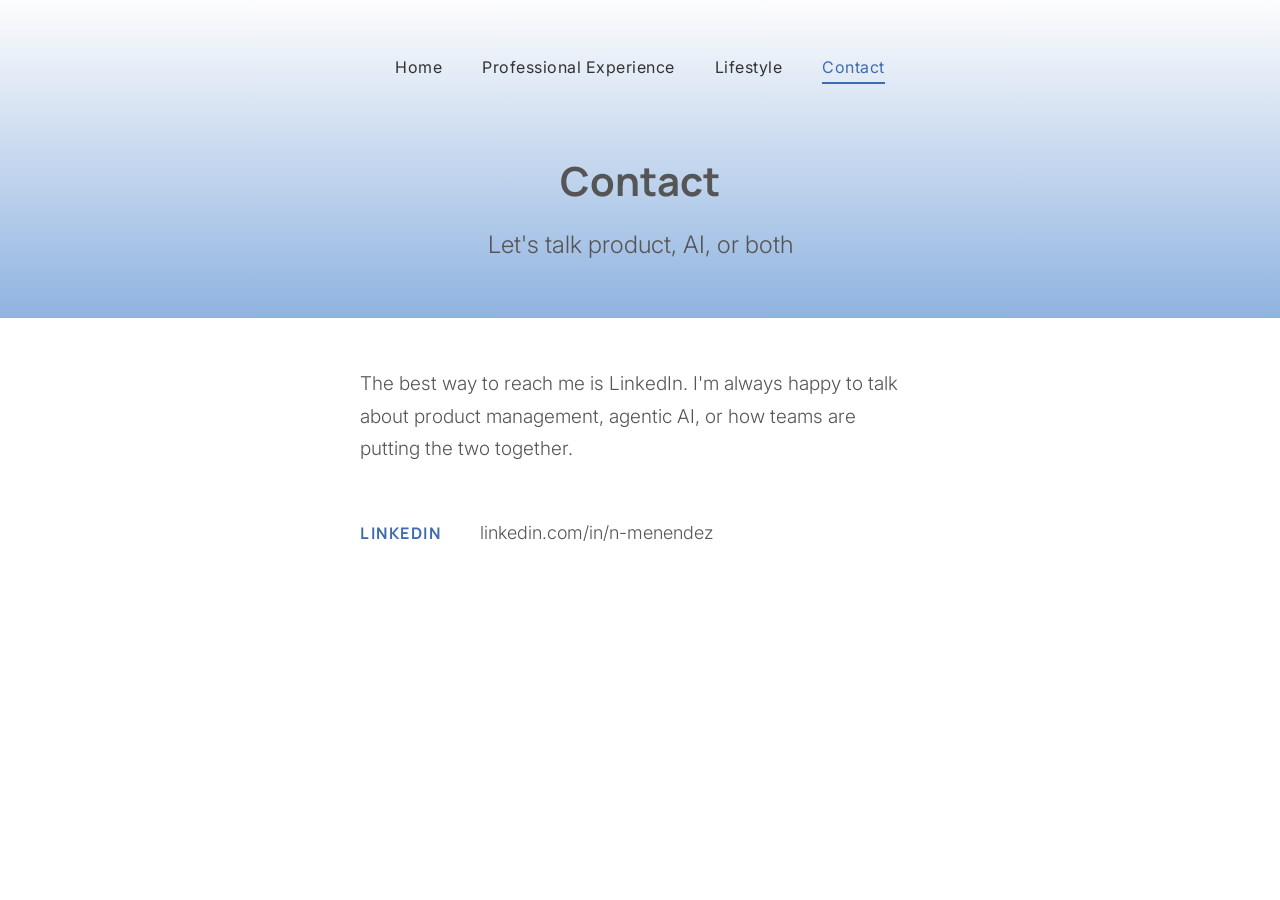
==== contact.html @ 7acb5cbb "Add contact page - New contact.html with email, LinkedIn, and GitHub links styled as   labeled rows " ====
<!doctype html>
<html lang="en">
    <head>
        <meta charset="utf-8" />
        <meta name="viewport" content="width=device-width, initial-scale=1.0" />
        <meta
            name="description"
            content="Get in touch with Nick Menendez."
        />

        <link
            rel="stylesheet"
            type="text/css"
            href="vendors/css/normalize.css"
        />
        <link rel="stylesheet" type="text/css" href="vendors/css/grid.css" />
        <link
            rel="stylesheet"
            type="text/css"
            href="vendors/css/ionicons.min.css"
        />
        <link rel="stylesheet" type="text/css" href="resources/css/style.css" />
        <link rel="preconnect" href="https://fonts.gstatic.com" />
        <link
            href="https://fonts.googleapis.com/css2?family=Manrope:wght@500;700&family=Inter:wght@300;400&display=swap"
            rel="stylesheet"
        />

        <title>Contact — Nick Menendez</title>
    </head>

    <body>
        <header class="page-header">
            <nav>
                <div class="row">
                    <ul class="main-nav">
                        <li><a href="index.html">Home</a></li>
                        <li>
                            <a href="professional-experience.html"
                                >Professional Experience</a
                            >
                        </li>
                        <li><a href="lifestyle.html">Lifestyle</a></li>
                        <li><a class="active" href="contact.html">Contact</a></li>
                    </ul>
                </div>
            </nav>

            <div class="page-title">
                <h1>Contact</h1>
                <p class="subtitle">Let's talk product, AI, or both</p>
            </div>
        </header>

        <main>
            <section class="contact row">
                <p class="contact-intro">
                    The best way to reach me is LinkedIn. I'm always happy
                    to talk about product management, agentic AI, or how
                    teams are putting the two together.
                </p>

                <ul class="contact-links">
                    <li>
                        <a
                            href="https://www.linkedin.com/in/n-menendez/"
                            target="_blank"
                            rel="noopener"
                        >
                            <span class="contact-label">LinkedIn</span>
                            <span class="contact-value"
                                >linkedin.com/in/n-menendez</span
                            >
                        </a>
                    </li>
                </ul>
            </section>
        </main>
    </body>
</html>
---- vendors/css/grid.css ----
/*  SECTIONS  ============================================================================= */

.section {
	clear: both;
	padding: 0px;
	margin: 0px;
}

/*  GROUPING  ============================================================================= */

.row {
    zoom: 1; /* For IE 6/7 (trigger hasLayout) */
}

.row:before,
.row:after {
    content:"";
    display:table;
}
.row:after {
    clear:both;
}

/*  GRID COLUMN SETUP   ==================================================================== */

.col {
	display: block;
	float:left;
	margin: 1% 0 1% 1.6%;
}

.col:first-child { margin-left: 0; } /* all browsers except IE6 and lower */


/*  REMOVE MARGINS AS ALL GO FULL WIDTH AT 480 PIXELS */

@media only screen and (max-width: 480px) {
	.col { 
		/*margin: 1% 0 1% 0%;*/
        margin: 0;
	}
}


/*  GRID OF TWO   ============================================================================= */


.span-2-of-2 {
	width: 100%;
}

.span-1-of-2 {
	width: 49.2%;
}

/*  GO FULL WIDTH AT LESS THAN 480 PIXELS */

@media only screen and (max-width: 480px) {
	.span-2-of-2 {
		width: 100%; 
	}
	.span-1-of-2 {
		width: 100%; 
	}
}


/*  GRID OF THREE   ============================================================================= */

	
.span-3-of-3 {
	width: 100%; 
}

.span-2-of-3 {
	width: 66.13%; 
}

.span-1-of-3 {
	width: 32.26%; 
}


/*  GO FULL WIDTH AT LESS THAN 480 PIXELS */

@media only screen and (max-width: 480px) {
	.span-3-of-3 {
		width: 100%; 
	}
	.span-2-of-3 {
		width: 100%; 
	}
	.span-1-of-3 {
		width: 100%;
	}
}

/*  GRID OF FOUR   ============================================================================= */

	
.span-4-of-4 {
	width: 100%; 
}

.span-3-of-4 {
	width: 74.6%; 
}

.span-2-of-4 {
	width: 49.2%; 
}

.span-1-of-4 {
	width: 23.8%; 
}


/*  GO FULL WIDTH AT LESS THAN 480 PIXELS */

@media only screen and (max-width: 480px) {
	.span-4-of-4 {
		width: 100%; 
	}
	.span-3-of-4 {
		width: 100%; 
	}
	.span-2-of-4 {
		width: 100%; 
	}
	.span-1-of-4 {
		width: 100%; 
	}
}


/*  GRID OF FIVE   ============================================================================= */

	
.span-5-of-5 {
	width: 100%;
}

.span-4-of-5 {
  	width: 79.68%; 
}

.span-3-of-5 {
  	width: 59.36%; 
}

.span-2-of-5 {
  	width: 39.04%;
}

.span-1-of-5 {
  	width: 18.72%;
}


/*  GO FULL WIDTH AT LESS THAN 480 PIXELS */

@media only screen and (max-width: 480px) {
	.span-5-of-5 {
		width: 100%; 
	}
	.span-4-of-5 {
		width: 100%; 
	}
	.span-3-of-5 {
		width: 100%; 
	}
	.span-2-of-5 {
		width: 100%; 
	}
	.span-1-of-5 {
		width: 100%; 
	}
}


/*  GRID OF SIX   ============================================================================= */


.span-6-of-6 {
	width: 100%;
}

.span-5-of-6 {
  	width: 83.06%;
}

.span-4-of-6 {
  	width: 66.13%;
}

.span-3-of-6 {
  	width: 49.2%;
}

.span-2-of-6 {
  	width: 32.26%;
}

.span-1-of-6 {
  	width: 15.33%;
}


/*  GO FULL WIDTH AT LESS THAN 480 PIXELS */

@media only screen and (max-width: 480px) {
	.span-6-of-6 {
		width: 100%; 
	}
	.span-5-of-6 {
		width: 100%; 
	}
	.span-4-of-6 {
		width: 100%; 
	}
	.span-3-of-6 {
		width: 100%; 
	}
	.span-2-of-6 {
		width: 100%; 
	}
	.span-1-of-6 {
		width: 100%; 
	}
}



/*  GRID OF SEVEN   ============================================================================= */


.span-7-of-7 {
	width: 100%;
}

.span-6-of-7 {
	width: 85.48%;
}

.span-5-of-7 {
  	width: 70.97%;
}

.span-4-of-7 {
  	width: 56.45%;
}

.span-3-of-7 {
  	width: 41.94%;
}

.span-2-of-7 {
  	width: 27.42%;
}

.span-1-of-7 {
  	width: 12.91%;
}


/*  GO FULL WIDTH AT LESS THAN 480 PIXELS */

@media only screen and (max-width: 480px) {
	.span-7-of-7 {
		width: 100%; 
	}
	.span-6-of-7 {
		width: 100%; 
	}
	.span-5-of-7 {
		width: 100%; 
	}
	.span-4-of-7 {
		width: 100%; 
	}
	.span-3-of-7 {
		width: 100%; 
	}
	.span-2-of-7 {
		width: 100%; 
	}
	.span-1-of-7 {
		width: 100%; 
	}
}


/*  GRID OF EIGHT   ============================================================================= */

	
.span-8-of-8 {
	width: 100%;
}

.span-7-of-8 {
	width: 87.3%; 
}

.span-6-of-8 {
	width: 74.6%; 
}

.span-5-of-8 {
	width: 61.9%; 
}

.span-4-of-8 {
	width: 49.2%; 
}

.span-3-of-8 {
	width: 36.5%;
}

.span-2-of-8 {
	width: 23.8%; 
}

.span-1-of-8 {
	width: 11.1%; 
}


/*  GO FULL WIDTH AT LESS THAN 480 PIXELS */

@media only screen and (max-width: 480px) {
	.span-8-of-8 {
		width: 100%; 
	}
	.span-7-of-8 {
		width: 100%; 
	}
	.span-6-of-8 {
		width: 100%; 
	}
	.span-5-of-8 {
		width: 100%; 
	}
	.span-4-of-8 {
		width: 100%; 
	}
	.span-3-of-8 {
		width: 100%; 
	}
	.span-2-of-8 {
		width: 100%; 
	}
	.span-1-of-8 {
		width: 100%; 
	}
}


/*  GRID OF NINE   ============================================================================= */


.span-9-of-9 {
	width: 100%;
}

.span-8-of-9 {
	width: 88.71%;
}

.span-7-of-9 {
	width: 77.42%; 
}

.span-6-of-9 {
	width: 66.13%; 
}

.span-5-of-9 {
	width: 54.84%; 
}

.span-4-of-9 {
	width: 43.55%; 
}

.span-3-of-9 {
	width: 32.26%;
}

.span-2-of-9 {
	width: 20.97%; 
}

.span-1-of-9 {
	width: 9.68%; 
}


/*  GO FULL WIDTH AT LESS THAN 480 PIXELS */

@media only screen and (max-width: 480px) {
	.span-9-of-9 {
		width: 100%; 
	}
	.span-8-of-9 {
		width: 100%; 
	}
	.span-7-of-9 {
		width: 100%; 
	}
	.span-6-of-9 {
		width: 100%; 
	}
	.span-5-of-9 {
		width: 100%; 
	}
	.span-4-of-9 {
		width: 100%; 
	}
	.span-3-of-9 {
		width: 100%; 
	}
	.span-2-of-9 {
		width: 100%; 
	}
	.span-1-of-9 {
		width: 100%; 
	}
}


/*  GRID OF TEN   ============================================================================= */


.span-10-of-10 {
	width: 100%;
}

.span-9-of-10 {
	width: 89.84%;
}

.span-8-of-10 {
	width: 79.68%;
}

.span-7-of-10 {
	width: 69.52%; 
}

.span-6-of-10 {
	width: 59.36%; 
}

.span-5-of-10 {
	width: 49.2%; 
}

.span-4-of-10 {
	width: 39.04%; 
}

.span-3-of-10 {
	width: 28.88%;
}

.span-2-of-10 {
	width: 18.72%; 
}

.span-1-of-10 {
	width: 8.56%; 
}


/*  GO FULL WIDTH AT LESS THAN 480 PIXELS */

@media only screen and (max-width: 480px) {
	.span-10-of-10 {
		width: 100%; 
	}
	.span-9-of-10 {
		width: 100%; 
	}
	.span-8-of-10 {
		width: 100%; 
	}
	.span-7-of-10 {
		width: 100%; 
	}
	.span-6-of-10 {
		width: 100%; 
	}
	.span-5-of-10 {
		width: 100%; 
	}
	.span-4-of-10 {
		width: 100%; 
	}
	.span-3-of-10 {
		width: 100%; 
	}
	.span-2-of-10 {
		width: 100%; 
	}
	.span-1-of-10 {
		width: 100%; 
	}
}


/*  GRID OF ELEVEN   ============================================================================= */

.span-11-of-11 {
	width: 100%;
}

.span-10-of-11 {
	width: 90.76%;
}

.span-9-of-11 {
	width: 81.52%;
}

.span-8-of-11 {
	width: 72.29%;
}

.span-7-of-11 {
	width: 63.05%; 
}

.span-6-of-11 {
	width: 53.81%; 
}

.span-5-of-11 {
	width: 44.58%; 
}

.span-4-of-11 {
	width: 35.34%; 
}

.span-3-of-11 {
	width: 26.1%;
}

.span-2-of-11 {
	width: 16.87%; 
}

.span-1-of-11 {
	width: 7.63%; 
}


/*  GO FULL WIDTH AT LESS THAN 480 PIXELS */

@media only screen and (max-width: 480px) {
	.span-11-of-11 {
		width: 100%; 
	}
	.span-10-of-11 {
		width: 100%; 
	}
	.span-9-of-11 {
		width: 100%; 
	}
	.span-8-of-11 {
		width: 100%; 
	}
	.span-7-of-11 {
		width: 100%; 
	}
	.span-6-of-11 {
		width: 100%; 
	}
	.span-5-of-11 {
		width: 100%; 
	}
	.span-4-of-11 {
		width: 100%; 
	}
	.span-3-of-11 {
		width: 100%; 
	}
	.span-2-of-11 {
		width: 100%; 
	}
	.span-1-of-11 {
		width: 100%; 
	}
}


/*  GRID OF TWELVE   ============================================================================= */

.span-12-of-12 {
	width: 100%;
}

.span-11-of-12 {
	width: 91.53%;
}

.span-10-of-12 {
	width: 83.06%;
}

.span-9-of-12 {
	width: 74.6%;
}

.span-8-of-12 {
	width: 66.13%;
}

.span-7-of-12 {
	width: 57.66%; 
}

.span-6-of-12 {
	width: 49.2%; 
}

.span-5-of-12 {
	width: 40.73%; 
}

.span-4-of-12 {
	width: 32.26%; 
}

.span-3-of-12 {
	width: 23.8%;
}

.span-2-of-12 {
	width: 15.33%; 
}

.span-1-of-12 {
	width: 6.86%; 
}


/*  GO FULL WIDTH AT LESS THAN 480 PIXELS */

@media only screen and (max-width: 480px) {
	.span-12-of-12 {
		width: 100%; 
	}
	.span-11-of-12 {
		width: 100%; 
	}
	.span-10-of-12 {
		width: 100%; 
	}
	.span-9-of-12 {
		width: 100%; 
	}
	.span-8-of-12 {
		width: 100%; 
	}
	.span-7-of-12 {
		width: 100%; 
	}
	.span-6-of-12 {
		width: 100%; 
	}
	.span-5-of-12 {
		width: 100%; 
	}
	.span-4-of-12 {
		width: 100%; 
	}
	.span-3-of-12 {
		width: 100%; 
	}
	.span-2-of-12 {
		width: 100%; 
	}
	.span-1-of-12 {
		width: 100%; 
	}
}
---- resources/css/style.css ----
/* Basic Setup*/
* {
    margin: 0;
    padding: 0;
    -webkit-box-sizing: border-box;
    box-sizing: border-box;
}

html,
body {
    background-color: #fff;
    color: #555;
    font-family: 'Inter', sans-serif;
    font-weight: 300;
    font-size: 20px;
    text-rendering: optimizeLegibility;
    overflow-x: hidden;
}

h1 {
    font-family: 'Manrope', sans-serif;
    font-weight: 700;
}

.clearfix {zoom:1}
.clearfix:after {
    content: '.';
    clear: both;
    display: block;
    height: 0;
    visibility: hidden;
}


/* Homepage Header */
header {
    position: relative;
    background-image: linear-gradient(to bottom, #fdfdfd, #8fb3e0);
    height: 100vh;
}


/* Main navi */
.main-nav {
    list-style: none;
    margin-top: 55px;
    display: flex;
    justify-content: center;
    gap: 40px;
}

.main-nav li {
    display: inline-block;
}

.main-nav a {
    color: #333;
    text-decoration: none;
    font-size: 16px;
    font-weight: 400;
    letter-spacing: 0.5px;
    padding-bottom: 5px;
    border-bottom: 2px solid transparent;
    transition: color 0.2s, border-bottom-color 0.2s;
}

.main-nav a:hover,
.main-nav a:active,
.main-nav a.active {
    color: #3d6cb3;
    border-bottom-color: #3d6cb3;
}

.main-content-home {
    position: absolute;
    top: 50%;
    left: 50%;
    transform: translate(-50%, -50%);
    text-align: left;
    display: flex;
    align-items: center;
    gap: 40px;
}

.hero-photo {
    width: 180px;
    height: 180px;
    object-fit: cover;
    border-radius: 50%;
}

.subtitle {
    font-size: 120%;
    font-weight: 300;
    margin-top: 10px;
}


/* Interior pages */
.page-header {
    height: auto;
    padding-bottom: 60px;
}

.page-title {
    text-align: center;
    margin-top: 80px;
}

.page-title h1 {
    font-size: 200%;
}


/* Section headings */
.section-heading {
    font-family: 'Manrope', sans-serif;
    font-weight: 700;
    font-size: 80%;
    text-transform: uppercase;
    letter-spacing: 1.5px;
    color: #3d6cb3;
    margin-bottom: 20px;
}


/* Experience intro */
.intro {
    max-width: 800px;
    margin: 50px auto 0;
    padding: 0 20px;
}

.intro p {
    font-size: 95%;
    line-height: 1.7;
}


/* Experience timeline */
.timeline {
    max-width: 800px;
    margin: 60px auto;
    padding: 0 20px;
}

.job {
    display: flex;
    gap: 40px;
    padding: 30px 0;
    border-bottom: 1px solid #e0e8f4;
}

.job:last-child {
    border-bottom: none;
}

.job-dates {
    flex: 0 0 140px;
    color: #888;
    font-size: 80%;
    padding-top: 6px;
}

.job-body h2 {
    font-family: 'Manrope', sans-serif;
    font-weight: 700;
    font-size: 110%;
    color: #333;
}

.job-company {
    color: #3d6cb3;
    font-size: 90%;
    margin: 0 0 2px;
}

.company-desc {
    color: #888;
    font-size: 75%;
    line-height: 1.5;
    margin: 0 0 14px;
}

.job-company a {
    color: inherit;
    text-decoration: none;
    border-bottom: 1px solid transparent;
    transition: border-bottom-color 0.2s;
}

.job-company a:hover,
.job-company a:active {
    border-bottom-color: #3d6cb3;
}

.job-body h2 + .job-highlights,
.job-body h2 + .job-note {
    margin-top: 10px;
}

.job-highlights {
    list-style: none;
}

.job-highlights li {
    font-size: 85%;
    line-height: 1.6;
    margin-bottom: 8px;
    padding-left: 18px;
    position: relative;
}

.job-highlights li::before {
    content: '—';
    position: absolute;
    left: 0;
    color: #8fb3e0;
}

.job-note {
    font-size: 85%;
    line-height: 1.6;
    font-style: italic;
}

.job-role + .job-role {
    margin-top: 25px;
}

.role-dates {
    color: #888;
    font-size: 75%;
    margin: 2px 0 10px;
}


/* Contact */
.contact {
    max-width: 600px;
    margin: 50px auto 80px;
    padding: 0 20px;
}

.contact-intro {
    font-size: 95%;
    line-height: 1.7;
    margin-bottom: 40px;
}

.contact-links {
    list-style: none;
}

.contact-links a {
    display: flex;
    align-items: baseline;
    gap: 20px;
    padding: 18px 0;
    border-bottom: 1px solid #e0e8f4;
    text-decoration: none;
    color: #555;
    transition: color 0.2s;
}

.contact-links li:last-child a {
    border-bottom: none;
}

.contact-links a:hover .contact-value,
.contact-links a:active .contact-value {
    color: #3d6cb3;
}

.contact-label {
    flex: 0 0 100px;
    font-family: 'Manrope', sans-serif;
    font-weight: 700;
    font-size: 80%;
    text-transform: uppercase;
    letter-spacing: 1.5px;
    color: #3d6cb3;
}

.contact-value {
    font-size: 90%;
    transition: color 0.2s;
}


/* Education */
.education {
    max-width: 800px;
    margin: 0 auto 80px;
    padding: 30px 20px 0;
    border-top: 1px solid #e0e8f4;
}

.education p {
    font-size: 85%;
    color: #888;
    text-align: center;
}
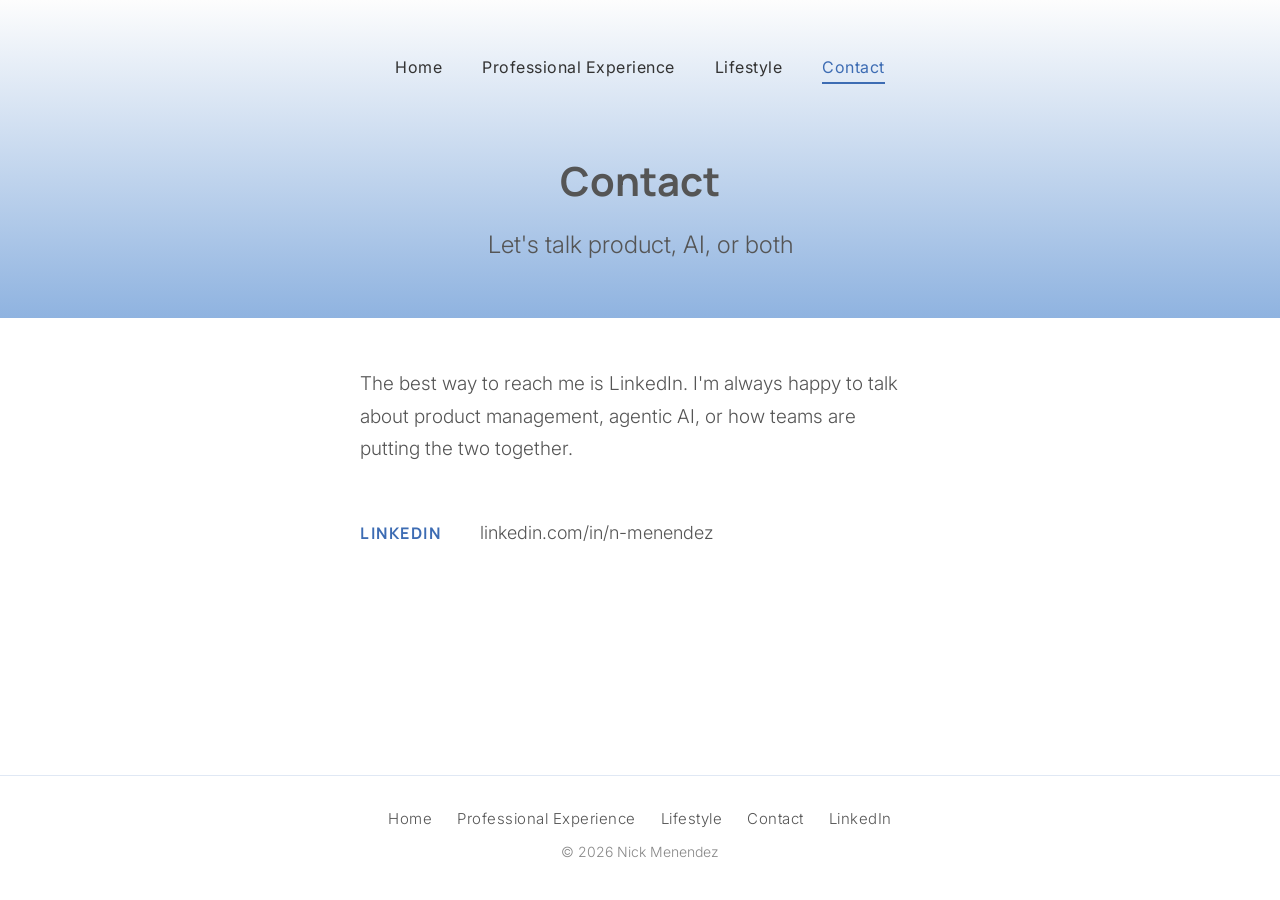
==== commit c8fcf7dd: "Remove dead ionicons link and add shared site footer - Drop the vendors/css/ionicons.min.css referen" ====
--- a/contact.html
+++ b/contact.html
@@ -8,17 +8,33 @@
             content="Get in touch with Nick Menendez."
         />
 
+        <meta property="og:type" content="website" />
+        <meta property="og:title" content="Contact — Nick Menendez" />
+        <meta
+            property="og:description"
+            content="Get in touch with Nick Menendez."
+        />
+        <meta property="og:url" content="https://nickmenendez.com/contact.html" />
+        <meta
+            property="og:image"
+            content="https://nickmenendez.com/resources/img/headshot.jpg"
+        />
+        <meta name="twitter:card" content="summary" />
+
+        <link
+            rel="icon"
+            type="image/png"
+            sizes="32x32"
+            href="resources/img/favicon-32.png"
+        />
+        <link rel="apple-touch-icon" href="resources/img/apple-touch-icon.png" />
+
         <link
             rel="stylesheet"
             type="text/css"
             href="vendors/css/normalize.css"
         />
         <link rel="stylesheet" type="text/css" href="vendors/css/grid.css" />
-        <link
-            rel="stylesheet"
-            type="text/css"
-            href="vendors/css/ionicons.min.css"
-        />
         <link rel="stylesheet" type="text/css" href="resources/css/style.css" />
         <link rel="preconnect" href="https://fonts.gstatic.com" />
         <link
@@ -76,5 +92,27 @@
                 </ul>
             </section>
         </main>
+
+        <footer class="site-footer">
+            <ul class="footer-nav">
+                <li><a href="index.html">Home</a></li>
+                <li>
+                    <a href="professional-experience.html"
+                        >Professional Experience</a
+                    >
+                </li>
+                <li><a href="lifestyle.html">Lifestyle</a></li>
+                <li><a href="contact.html">Contact</a></li>
+                <li>
+                    <a
+                        href="https://www.linkedin.com/in/n-menendez/"
+                        target="_blank"
+                        rel="noopener"
+                        >LinkedIn</a
+                    >
+                </li>
+            </ul>
+            <p class="footer-copy">&copy; 2026 Nick Menendez</p>
+        </footer>
     </body>
 </html>
--- a/resources/css/style.css
+++ b/resources/css/style.css
@@ -17,6 +17,17 @@
     overflow-x: hidden;
 }
 
+/* Keep the footer pinned to the bottom on short pages */
+body {
+    min-height: 100vh;
+    display: flex;
+    flex-direction: column;
+}
+
+main {
+    flex: 1;
+}
+
 h1 {
     font-family: 'Manrope', sans-serif;
     font-weight: 700;
@@ -300,4 +311,39 @@
     font-size: 85%;
     color: #888;
     text-align: center;
+}
+
+
+/* Footer */
+.site-footer {
+    border-top: 1px solid #e0e8f4;
+    padding: 30px 20px 40px;
+    text-align: center;
+}
+
+.footer-nav {
+    list-style: none;
+    display: flex;
+    justify-content: center;
+    flex-wrap: wrap;
+    gap: 25px;
+    margin-bottom: 15px;
+}
+
+.footer-nav a {
+    color: #555;
+    text-decoration: none;
+    font-size: 75%;
+    letter-spacing: 0.5px;
+    transition: color 0.2s;
+}
+
+.footer-nav a:hover,
+.footer-nav a:active {
+    color: #3d6cb3;
+}
+
+.footer-copy {
+    font-size: 70%;
+    color: #888;
 }
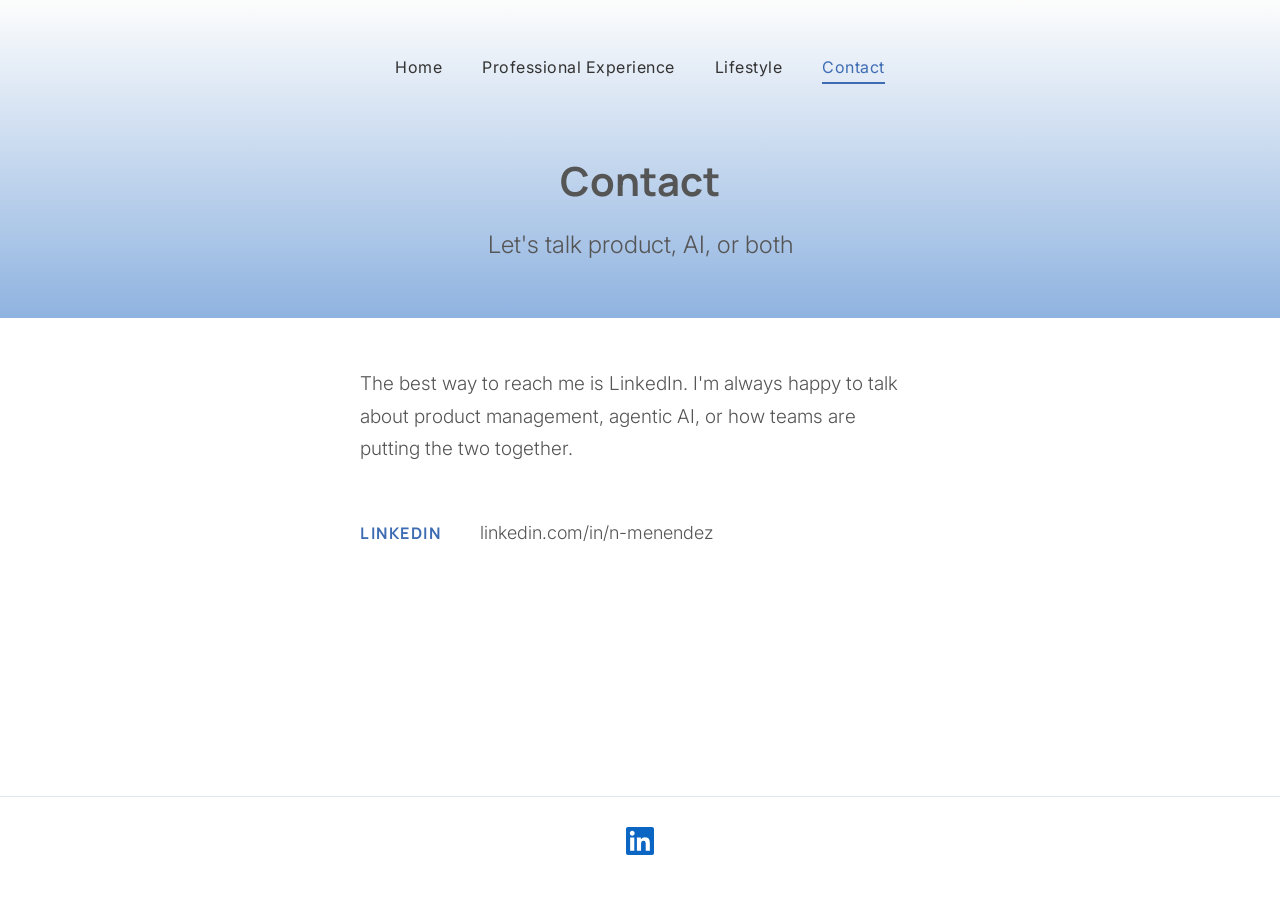
==== commit 34dcbb5e: "Slim the footer down to a LinkedIn icon Remove the duplicate site-navigation links and the copyright" ====
--- a/contact.html
+++ b/contact.html
@@ -42,6 +42,8 @@
             rel="stylesheet"
         />
 
+        <script src="resources/js/nav.js" defer></script>
+
         <title>Contact — Nick Menendez</title>
     </head>
 
@@ -49,7 +51,17 @@
         <header class="page-header">
             <nav>
                 <div class="row">
-                    <ul class="main-nav">
+                    <button
+                        class="nav-toggle"
+                        type="button"
+                        aria-label="Menu"
+                        aria-expanded="false"
+                        aria-controls="main-nav"
+                    >
+                        <svg class="icon-menu" viewBox="0 0 24 24" width="22" height="22" fill="none" stroke="currentColor" stroke-width="2" stroke-linecap="round" aria-hidden="true"><line x1="4" y1="7" x2="20" y2="7" /><line x1="4" y1="12" x2="20" y2="12" /><line x1="4" y1="17" x2="20" y2="17" /></svg>
+                        <svg class="icon-close" viewBox="0 0 24 24" width="22" height="22" fill="none" stroke="currentColor" stroke-width="2" stroke-linecap="round" aria-hidden="true"><line x1="6" y1="6" x2="18" y2="18" /><line x1="6" y1="18" x2="18" y2="6" /></svg>
+                    </button>
+                    <ul class="main-nav" id="main-nav">
                         <li><a href="index.html">Home</a></li>
                         <li>
                             <a href="professional-experience.html"
@@ -95,24 +107,18 @@
 
         <footer class="site-footer">
             <ul class="footer-nav">
-                <li><a href="index.html">Home</a></li>
-                <li>
-                    <a href="professional-experience.html"
-                        >Professional Experience</a
-                    >
-                </li>
-                <li><a href="lifestyle.html">Lifestyle</a></li>
-                <li><a href="contact.html">Contact</a></li>
                 <li>
                     <a
+                        class="footer-linkedin"
                         href="https://www.linkedin.com/in/n-menendez/"
                         target="_blank"
                         rel="noopener"
-                        >LinkedIn</a
+                        aria-label="LinkedIn"
                     >
+                        <svg viewBox="0 0 24 24" width="28" height="28" fill="currentColor" aria-hidden="true" focusable="false"><path d="M20.447 20.452h-3.554v-5.569c0-1.328-.027-3.037-1.852-3.037-1.853 0-2.136 1.445-2.136 2.939v5.667H9.351V9h3.414v1.561h.046c.477-.9 1.637-1.85 3.37-1.85 3.601 0 4.267 2.37 4.267 5.455v6.286zM5.337 7.433c-1.144 0-2.063-.926-2.063-2.065 0-1.138.92-2.063 2.063-2.063 1.14 0 2.064.925 2.064 2.063 0 1.139-.925 2.065-2.064 2.065zm1.782 13.019H3.555V9h3.564v11.452zM22.225 0H1.771C.792 0 0 .774 0 1.729v20.542C0 23.227.792 24 1.771 24h20.451C23.2 24 24 23.227 24 22.271V1.729C24 .774 23.2 0 22.222 0h.003z"/></svg>
+                    </a>
                 </li>
             </ul>
-            <p class="footer-copy">&copy; 2026 Nick Menendez</p>
         </footer>
     </body>
 </html>
--- a/resources/css/style.css
+++ b/resources/css/style.css
@@ -48,6 +48,8 @@
     position: relative;
     background-image: linear-gradient(to bottom, #fdfdfd, #8fb3e0);
     height: 100vh;
+    /* Fit the visible viewport on phones with dynamic browser toolbars */
+    height: 100svh;
 }
 
 
@@ -82,6 +84,66 @@
     border-bottom-color: #3d6cb3;
 }
 
+.nav-toggle {
+    display: none;
+    align-items: center;
+    justify-content: center;
+    width: 44px;
+    height: 44px;
+    padding: 0;
+    border: none;
+    background: none;
+    color: #333;
+    cursor: pointer;
+}
+
+.nav-toggle .icon-close {
+    display: none;
+}
+
+nav.nav-open .nav-toggle .icon-menu {
+    display: none;
+}
+
+nav.nav-open .nav-toggle .icon-close {
+    display: block;
+}
+
+@media only screen and (max-width: 600px) {
+    /* Without JS (no `js` class on <html>) the nav stays a wrapped row */
+    .main-nav {
+        margin-top: 25px;
+        flex-wrap: wrap;
+        gap: 15px 25px;
+        padding: 0 20px;
+    }
+
+    .js .nav-toggle {
+        display: flex;
+        margin: 8px 12px 0 auto;
+    }
+
+    .js .main-nav {
+        display: none;
+    }
+
+    .js nav.nav-open .main-nav {
+        display: flex;
+        flex-direction: column;
+        gap: 0;
+        margin: 0;
+        padding: 4px 0 12px;
+        text-align: center;
+    }
+
+    .js nav.nav-open .main-nav a {
+        display: block;
+        padding: 12px 0;
+        border-bottom: none;
+        font-size: 17px;
+    }
+}
+
 .main-content-home {
     position: absolute;
     top: 50%;
@@ -98,6 +160,21 @@
     height: 180px;
     object-fit: cover;
     border-radius: 50%;
+}
+
+@media only screen and (max-width: 600px) {
+    .main-content-home {
+        flex-direction: column;
+        text-align: center;
+        gap: 25px;
+        width: 100%;
+        padding: 0 25px;
+    }
+
+    .hero-photo {
+        width: 140px;
+        height: 140px;
+    }
 }
 
 .subtitle {
@@ -245,6 +322,35 @@
     margin: 2px 0 10px;
 }
 
+@media only screen and (max-width: 600px) {
+    .job {
+        flex-direction: column;
+        gap: 8px;
+    }
+
+    .job-dates {
+        flex: 0 0 auto;
+        padding-top: 0;
+    }
+}
+
+
+/* Lifestyle interests */
+.interests {
+    max-width: 800px;
+    margin: 60px auto 80px;
+    padding: 0 20px;
+}
+
+.interest + .interest {
+    margin-top: 40px;
+}
+
+.interest p {
+    font-size: 90%;
+    line-height: 1.7;
+}
+
 
 /* Contact */
 .contact {
@@ -327,7 +433,6 @@
     justify-content: center;
     flex-wrap: wrap;
     gap: 25px;
-    margin-bottom: 15px;
 }
 
 .footer-nav a {
@@ -343,7 +448,12 @@
     color: #3d6cb3;
 }
 
-.footer-copy {
-    font-size: 70%;
-    color: #888;
+.footer-nav a.footer-linkedin {
+    display: inline-flex;
+    color: #0a66c2;
+}
+
+.footer-nav a.footer-linkedin:hover,
+.footer-nav a.footer-linkedin:active {
+    color: #004182;
 }
